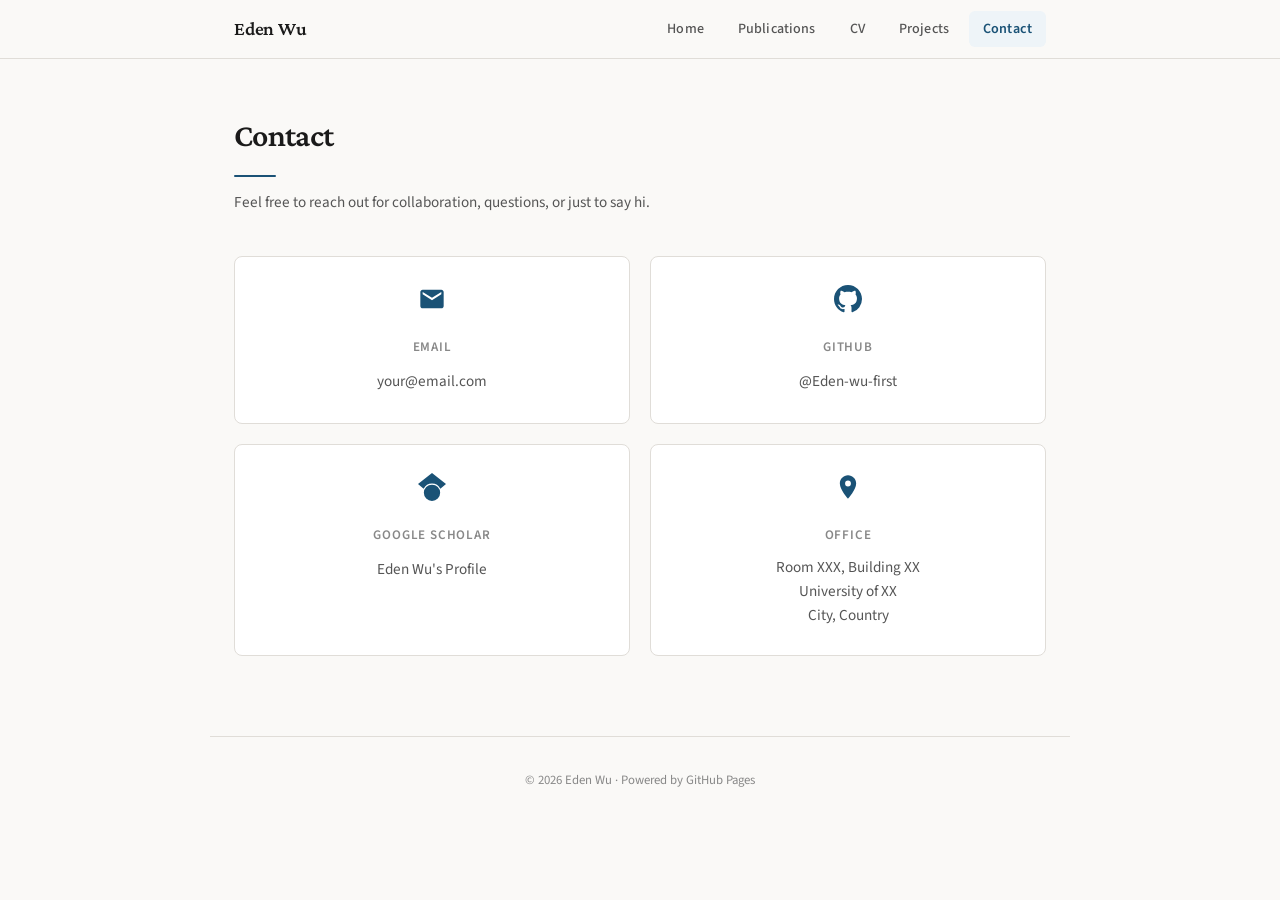
==== contact.html @ e558b5bf "Add files via upload" ====
<!DOCTYPE html>
<html lang="zh-CN">
<head>
  <meta charset="UTF-8" />
  <meta name="viewport" content="width=device-width, initial-scale=1.0" />
  <title>Eden Wu — Contact</title>
  <link rel="stylesheet" href="style.css" />
</head>
<body>

<nav>
  <div class="nav-inner">
    <a href="index.html" class="nav-name">Eden Wu</a>
    <button class="mobile-toggle" onclick="document.querySelector('.nav-links').classList.toggle('open')" aria-label="Menu">
      <span></span><span></span><span></span>
    </button>
    <div class="nav-links">
      <a href="index.html">Home</a>
      <a href="publications.html">Publications</a>
      <a href="cv.html">CV</a>
      <a href="projects.html">Projects</a>
      <a href="contact.html" class="active">Contact</a>
    </div>
  </div>
</nav>

<main>
  <div class="page-header fade-in">
    <h1>Contact</h1>
    <p>Feel free to reach out for collaboration, questions, or just to say hi.</p>
  </div>

  <div class="contact-grid fade-in">
    <div class="contact-card card">
      <div class="contact-icon">
        <svg viewBox="0 0 24 24" width="28" height="28" fill="var(--color-accent)"><path d="M20 4H4c-1.1 0-2 .9-2 2v12c0 1.1.9 2 2 2h16c1.1 0 2-.9 2-2V6c0-1.1-.9-2-2-2zm0 4l-8 5-8-5V6l8 5 8-5v2z"/></svg>
      </div>
      <h3>Email</h3>
      <a href="mailto:your@email.com">your@email.com</a>
    </div>

    <div class="contact-card card">
      <div class="contact-icon">
        <svg viewBox="0 0 24 24" width="28" height="28" fill="var(--color-accent)"><path d="M12 0C5.37 0 0 5.37 0 12c0 5.31 3.435 9.795 8.205 11.385.6.105.825-.255.825-.57 0-.285-.015-1.23-.015-2.235-3.015.555-3.795-.735-4.035-1.41-.135-.345-.72-1.41-1.23-1.695-.42-.225-1.02-.78-.015-.795.945-.015 1.62.87 1.845 1.23 1.08 1.815 2.805 1.305 3.495.99.105-.78.42-1.305.765-1.605-2.67-.3-5.46-1.335-5.46-5.925 0-1.305.465-2.385 1.23-3.225-.12-.3-.54-1.53.12-3.18 0 0 1.005-.315 3.3 1.23.96-.27 1.98-.405 3-.405s2.04.135 3 .405c2.295-1.56 3.3-1.23 3.3-1.23.66 1.65.24 2.88.12 3.18.765.84 1.23 1.905 1.23 3.225 0 4.605-2.805 5.625-5.475 5.925.435.375.81 1.095.81 2.22 0 1.605-.015 2.895-.015 3.3 0 .315.225.69.825.57A12.02 12.02 0 0 0 24 12c0-6.63-5.37-12-12-12z"/></svg>
      </div>
      <h3>GitHub</h3>
      <a href="https://github.com/Eden-wu-first" target="_blank">@Eden-wu-first</a>
    </div>

    <div class="contact-card card">
      <div class="contact-icon">
        <svg viewBox="0 0 24 24" width="28" height="28" fill="var(--color-accent)"><path d="M12 24a7 7 0 1 1 0-14 7 7 0 0 1 0 14zm0-24L0 9.5l4.838 3.94A8 8 0 0 1 12 9a8 8 0 0 1 7.162 4.44L24 9.5z"/></svg>
      </div>
      <h3>Google Scholar</h3>
      <a href="https://scholar.google.com/" target="_blank">Eden Wu's Profile</a>
    </div>

    <div class="contact-card card">
      <div class="contact-icon">
        <svg viewBox="0 0 24 24" width="28" height="28" fill="var(--color-accent)"><path d="M12 2C8.13 2 5 5.13 5 9c0 5.25 7 13 7 13s7-7.75 7-13c0-3.87-3.13-7-7-7zm0 9.5a2.5 2.5 0 0 1 0-5 2.5 2.5 0 0 1 0 5z"/></svg>
      </div>
      <h3>Office</h3>
      <p>Room XXX, Building XX<br />University of XX<br />City, Country</p>
    </div>
  </div>

</main>

<footer>
  <p>&copy; 2026 Eden Wu · Powered by <a href="https://pages.github.com/" target="_blank">GitHub Pages</a></p>
</footer>

<script>
  const observer = new IntersectionObserver((entries) => {
    entries.forEach(e => { if (e.isIntersecting) e.target.classList.add('visible'); });
  }, { threshold: 0.1 });
  document.querySelectorAll('.fade-in').forEach(el => observer.observe(el));
</script>

<style>
  .contact-grid {
    display: grid;
    grid-template-columns: 1fr 1fr;
    gap: 20px;
  }
  .contact-card {
    padding: 28px;
    text-align: center;
  }
  .contact-icon { margin-bottom: 14px; }
  .contact-card h3 {
    font-size: 0.82rem;
    font-weight: 600;
    text-transform: uppercase;
    letter-spacing: 0.06em;
    color: var(--color-text-muted);
    margin-bottom: 8px;
  }
  .contact-card a, .contact-card p {
    font-size: 0.95rem;
    color: var(--color-text-secondary);
    line-height: 1.6;
  }

  @media (max-width: 680px) {
    .contact-grid { grid-template-columns: 1fr; }
  }
</style>

</body>
</html>
---- style.css ----
/* ══════════════════════════════════════════
   ACADEMIC PERSONAL WEBSITE — SHARED STYLES
   ══════════════════════════════════════════ */

@import url('https://fonts.googleapis.com/css2?family=Crimson+Pro:ital,wght@0,300;0,400;0,500;0,600;0,700;1,400&family=Source+Sans+3:wght@300;400;500;600;700&family=JetBrains+Mono:wght@400&display=swap');

:root {
  --color-bg: #faf9f7;
  --color-surface: #ffffff;
  --color-text: #1a1a1a;
  --color-text-secondary: #555;
  --color-text-muted: #888;
  --color-accent: #1a5276;
  --color-accent-light: #2980b9;
  --color-border: #e0ddd8;
  --color-tag-bg: #eef4f8;
  --color-tag-text: #1a5276;
  --color-highlight: #f0e6d3;
  --font-serif: 'Crimson Pro', 'Songti SC', 'SimSun', Georgia, serif;
  --font-sans: 'Source Sans 3', 'PingFang SC', 'Microsoft YaHei', sans-serif;
  --font-mono: 'JetBrains Mono', monospace;
  --max-width: 860px;
}

*, *::before, *::after { margin: 0; padding: 0; box-sizing: border-box; }
html { scroll-behavior: smooth; }

body {
  font-family: var(--font-sans);
  background: var(--color-bg);
  color: var(--color-text);
  line-height: 1.75;
  font-size: 16px;
  -webkit-font-smoothing: antialiased;
}

a { color: var(--color-accent); text-decoration: none; transition: color 0.2s; }
a:hover { color: var(--color-accent-light); }

/* ── NAVIGATION ── */
nav {
  position: sticky;
  top: 0;
  z-index: 100;
  background: rgba(250, 249, 247, 0.92);
  backdrop-filter: blur(14px);
  border-bottom: 1px solid var(--color-border);
}
.nav-inner {
  max-width: var(--max-width);
  margin: 0 auto;
  padding: 0 24px;
  display: flex;
  align-items: center;
  justify-content: space-between;
  height: 58px;
}
.nav-name {
  font-family: var(--font-serif);
  font-weight: 600;
  font-size: 1.2rem;
  color: var(--color-text);
  text-decoration: none;
  letter-spacing: -0.01em;
}
.nav-links { display: flex; gap: 6px; }
.nav-links a {
  font-size: 0.88rem;
  font-weight: 500;
  color: var(--color-text-secondary);
  text-decoration: none;
  padding: 6px 14px;
  border-radius: 6px;
  transition: all 0.2s;
  letter-spacing: 0.01em;
}
.nav-links a:hover {
  color: var(--color-accent);
  background: var(--color-tag-bg);
}
.nav-links a.active {
  color: var(--color-accent);
  background: var(--color-tag-bg);
  font-weight: 600;
}

.mobile-toggle {
  display: none;
  background: none;
  border: none;
  cursor: pointer;
  width: 32px;
  height: 32px;
  position: relative;
}
.mobile-toggle span {
  display: block;
  width: 20px;
  height: 2px;
  background: var(--color-text);
  position: absolute;
  left: 6px;
  transition: 0.25s;
}
.mobile-toggle span:nth-child(1) { top: 9px; }
.mobile-toggle span:nth-child(2) { top: 15px; }
.mobile-toggle span:nth-child(3) { top: 21px; }

/* ── MAIN ── */
main {
  max-width: var(--max-width);
  margin: 0 auto;
  padding: 48px 24px 80px;
}

/* ── PAGE HEADER ── */
.page-header {
  margin-bottom: 40px;
}
.page-header h1 {
  font-family: var(--font-serif);
  font-size: 2rem;
  font-weight: 600;
  letter-spacing: -0.02em;
  margin-bottom: 8px;
  position: relative;
  padding-bottom: 14px;
}
.page-header h1::after {
  content: '';
  position: absolute;
  bottom: 0;
  left: 0;
  width: 42px;
  height: 2.5px;
  background: var(--color-accent);
  border-radius: 2px;
}
.page-header p {
  color: var(--color-text-secondary);
  font-size: 0.95rem;
  margin-top: 12px;
}

/* ── SECTION TITLE ── */
.section-title {
  font-family: var(--font-serif);
  font-size: 1.45rem;
  font-weight: 600;
  color: var(--color-text);
  margin-bottom: 28px;
  margin-top: 48px;
  letter-spacing: -0.02em;
  position: relative;
  padding-bottom: 12px;
}
.section-title:first-child { margin-top: 0; }
.section-title::after {
  content: '';
  position: absolute;
  bottom: 0;
  left: 0;
  width: 36px;
  height: 2.5px;
  background: var(--color-accent);
  border-radius: 2px;
}

/* ── CARDS ── */
.card {
  padding: 20px 24px;
  background: var(--color-surface);
  border: 1px solid var(--color-border);
  border-radius: 8px;
  transition: box-shadow 0.25s, border-color 0.25s;
}
.card:hover {
  box-shadow: 0 2px 14px rgba(0,0,0,0.05);
  border-color: #ccc;
}

/* ── TAGS ── */
.tag {
  display: inline-block;
  font-size: 0.78rem;
  font-weight: 500;
  color: var(--color-tag-text);
  background: var(--color-tag-bg);
  padding: 3px 10px;
  border-radius: 4px;
  font-family: var(--font-mono);
  text-decoration: none;
  transition: background 0.2s;
}
.tag:hover { background: var(--color-highlight); color: var(--color-accent); }

/* ── TIMELINE ── */
.timeline { list-style: none; position: relative; }
.timeline::before {
  content: '';
  position: absolute;
  left: 7px;
  top: 6px;
  bottom: 6px;
  width: 2px;
  background: var(--color-border);
}
.timeline li {
  padding-left: 32px;
  position: relative;
  margin-bottom: 28px;
}
.timeline li::before {
  content: '';
  position: absolute;
  left: 2px;
  top: 7px;
  width: 12px;
  height: 12px;
  border-radius: 50%;
  border: 2.5px solid var(--color-accent);
  background: var(--color-bg);
}
.timeline .tl-title { font-weight: 600; font-size: 0.95rem; margin-bottom: 2px; }
.timeline .tl-org { font-size: 0.9rem; color: var(--color-text-secondary); }
.timeline .tl-date { font-size: 0.8rem; color: var(--color-text-muted); font-family: var(--font-mono); }
.timeline .tl-desc { font-size: 0.88rem; color: var(--color-text-secondary); margin-top: 4px; line-height: 1.6; }

/* ── FOOTER ── */
footer {
  max-width: var(--max-width);
  margin: 0 auto;
  padding: 32px 24px;
  border-top: 1px solid var(--color-border);
  text-align: center;
  font-size: 0.8rem;
  color: var(--color-text-muted);
}
footer a { color: var(--color-text-muted); }
footer a:hover { color: var(--color-accent); }

/* ── ANIMATIONS ── */
.fade-in {
  opacity: 0;
  transform: translateY(14px);
  transition: opacity 0.5s ease, transform 0.5s ease;
}
.fade-in.visible {
  opacity: 1;
  transform: translateY(0);
}

/* ── RESPONSIVE ── */
@media (max-width: 680px) {
  .nav-links {
    display: none;
    position: absolute;
    top: 58px;
    left: 0;
    right: 0;
    background: rgba(250,249,247,0.97);
    backdrop-filter: blur(14px);
    flex-direction: column;
    padding: 12px 24px 16px;
    gap: 4px;
    border-bottom: 1px solid var(--color-border);
  }
  .nav-links.open { display: flex; }
  .mobile-toggle { display: block; }

  main { padding: 32px 18px 60px; }
  .page-header h1 { font-size: 1.6rem; }
}
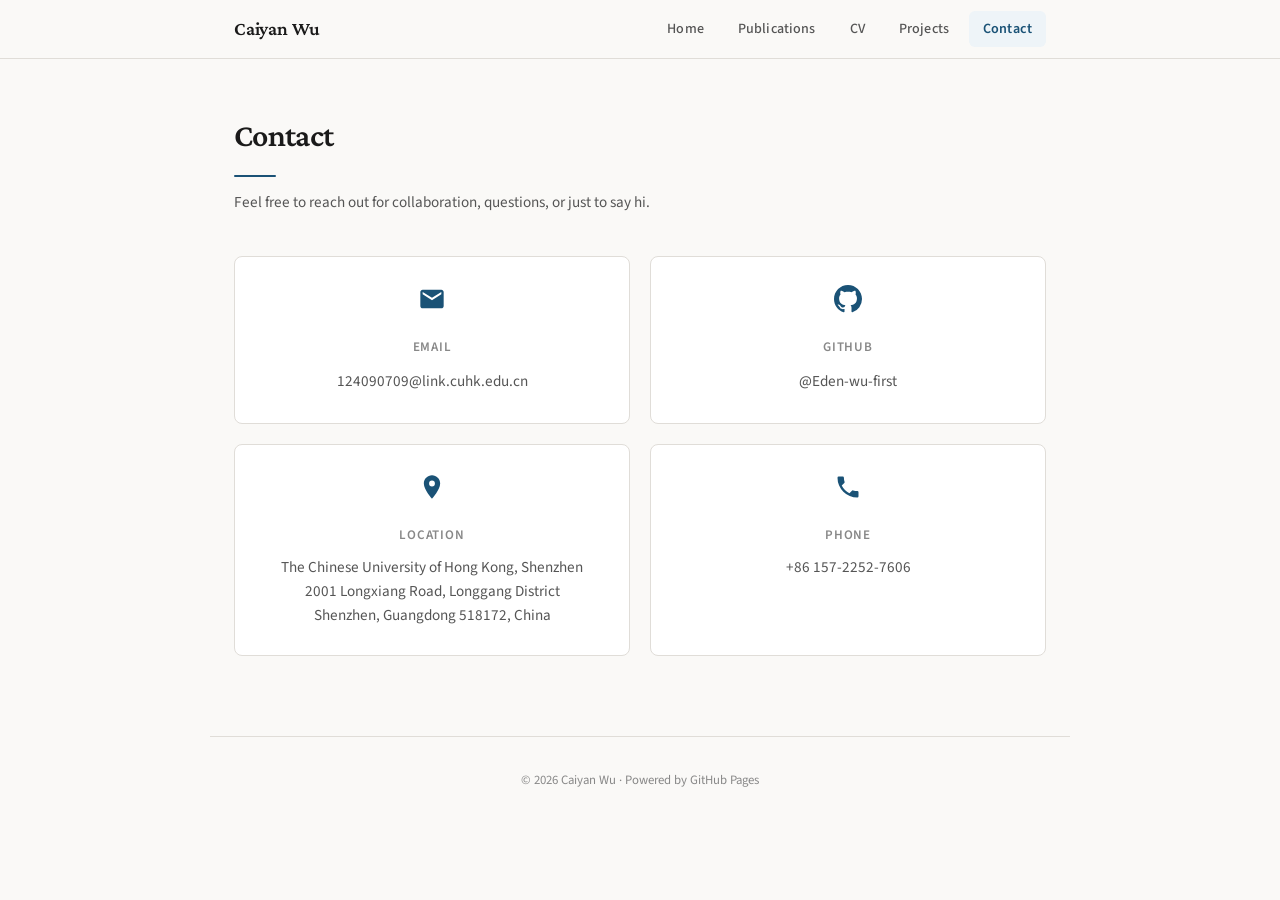
==== commit 1b58e2a1: "Add files via upload" ====
--- a/contact.html
+++ b/contact.html
@@ -3,14 +3,14 @@
 <head>
   <meta charset="UTF-8" />
   <meta name="viewport" content="width=device-width, initial-scale=1.0" />
-  <title>Eden Wu — Contact</title>
+  <title>Wu Caiyan — Contact</title>
   <link rel="stylesheet" href="style.css" />
 </head>
 <body>
 
 <nav>
   <div class="nav-inner">
-    <a href="index.html" class="nav-name">Eden Wu</a>
+    <a href="index.html" class="nav-name">Caiyan Wu</a>
     <button class="mobile-toggle" onclick="document.querySelector('.nav-links').classList.toggle('open')" aria-label="Menu">
       <span></span><span></span><span></span>
     </button>
@@ -36,7 +36,7 @@
         <svg viewBox="0 0 24 24" width="28" height="28" fill="var(--color-accent)"><path d="M20 4H4c-1.1 0-2 .9-2 2v12c0 1.1.9 2 2 2h16c1.1 0 2-.9 2-2V6c0-1.1-.9-2-2-2zm0 4l-8 5-8-5V6l8 5 8-5v2z"/></svg>
       </div>
       <h3>Email</h3>
-      <a href="mailto:your@email.com">your@email.com</a>
+      <a href="mailto:124090709@link.cuhk.edu.cn">124090709@link.cuhk.edu.cn</a>
     </div>
 
     <div class="contact-card card">
@@ -49,25 +49,25 @@
 
     <div class="contact-card card">
       <div class="contact-icon">
-        <svg viewBox="0 0 24 24" width="28" height="28" fill="var(--color-accent)"><path d="M12 24a7 7 0 1 1 0-14 7 7 0 0 1 0 14zm0-24L0 9.5l4.838 3.94A8 8 0 0 1 12 9a8 8 0 0 1 7.162 4.44L24 9.5z"/></svg>
+        <svg viewBox="0 0 24 24" width="28" height="28" fill="var(--color-accent)"><path d="M12 2C8.13 2 5 5.13 5 9c0 5.25 7 13 7 13s7-7.75 7-13c0-3.87-3.13-7-7-7zm0 9.5a2.5 2.5 0 0 1 0-5 2.5 2.5 0 0 1 0 5z"/></svg>
       </div>
-      <h3>Google Scholar</h3>
-      <a href="https://scholar.google.com/" target="_blank">Eden Wu's Profile</a>
+      <h3>Location</h3>
+      <p>The Chinese University of Hong Kong, Shenzhen<br />2001 Longxiang Road, Longgang District<br />Shenzhen, Guangdong 518172, China</p>
     </div>
 
     <div class="contact-card card">
       <div class="contact-icon">
-        <svg viewBox="0 0 24 24" width="28" height="28" fill="var(--color-accent)"><path d="M12 2C8.13 2 5 5.13 5 9c0 5.25 7 13 7 13s7-7.75 7-13c0-3.87-3.13-7-7-7zm0 9.5a2.5 2.5 0 0 1 0-5 2.5 2.5 0 0 1 0 5z"/></svg>
+        <svg viewBox="0 0 24 24" width="28" height="28" fill="var(--color-accent)"><path d="M6.62 10.79a15.05 15.05 0 006.59 6.59l2.2-2.2a1 1 0 011.01-.24c1.12.37 2.33.57 3.58.57a1 1 0 011 1V20a1 1 0 01-1 1A17 17 0 013 4a1 1 0 011-1h3.5a1 1 0 011 1c0 1.25.2 2.46.57 3.58a1 1 0 01-.24 1.01l-2.2 2.2z"/></svg>
       </div>
-      <h3>Office</h3>
-      <p>Room XXX, Building XX<br />University of XX<br />City, Country</p>
+      <h3>Phone</h3>
+      <p>+86 157-2252-7606</p>
     </div>
   </div>
 
 </main>
 
 <footer>
-  <p>&copy; 2026 Eden Wu · Powered by <a href="https://pages.github.com/" target="_blank">GitHub Pages</a></p>
+  <p>&copy; 2026 Caiyan Wu · Powered by <a href="https://pages.github.com/" target="_blank">GitHub Pages</a></p>
 </footer>
 
 <script>
@@ -78,30 +78,11 @@
 </script>
 
 <style>
-  .contact-grid {
-    display: grid;
-    grid-template-columns: 1fr 1fr;
-    gap: 20px;
-  }
-  .contact-card {
-    padding: 28px;
-    text-align: center;
-  }
+  .contact-grid { display: grid; grid-template-columns: 1fr 1fr; gap: 20px; }
+  .contact-card { padding: 28px; text-align: center; }
   .contact-icon { margin-bottom: 14px; }
-  .contact-card h3 {
-    font-size: 0.82rem;
-    font-weight: 600;
-    text-transform: uppercase;
-    letter-spacing: 0.06em;
-    color: var(--color-text-muted);
-    margin-bottom: 8px;
-  }
-  .contact-card a, .contact-card p {
-    font-size: 0.95rem;
-    color: var(--color-text-secondary);
-    line-height: 1.6;
-  }
-
+  .contact-card h3 { font-size: 0.82rem; font-weight: 600; text-transform: uppercase; letter-spacing: 0.06em; color: var(--color-text-muted); margin-bottom: 8px; }
+  .contact-card a, .contact-card p { font-size: 0.95rem; color: var(--color-text-secondary); line-height: 1.6; }
   @media (max-width: 680px) {
     .contact-grid { grid-template-columns: 1fr; }
   }
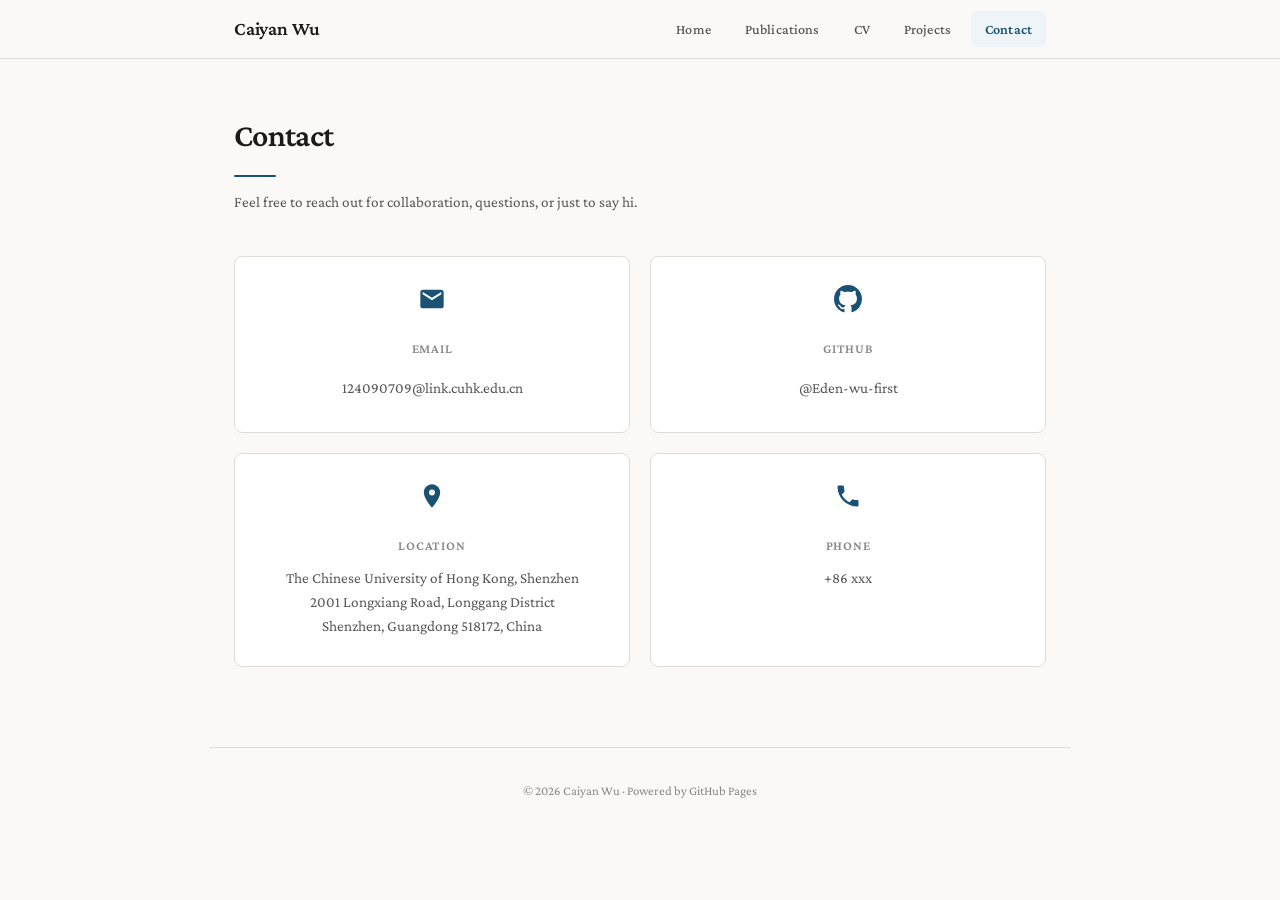
==== commit 6e126c3e: "Update phone number in contact.html" ====
--- a/contact.html
+++ b/contact.html
@@ -60,7 +60,7 @@
         <svg viewBox="0 0 24 24" width="28" height="28" fill="var(--color-accent)"><path d="M6.62 10.79a15.05 15.05 0 006.59 6.59l2.2-2.2a1 1 0 011.01-.24c1.12.37 2.33.57 3.58.57a1 1 0 011 1V20a1 1 0 01-1 1A17 17 0 013 4a1 1 0 011-1h3.5a1 1 0 011 1c0 1.25.2 2.46.57 3.58a1 1 0 01-.24 1.01l-2.2 2.2z"/></svg>
       </div>
       <h3>Phone</h3>
-      <p>+86 157-2252-7606</p>
+      <p>+86 xxx</p>
     </div>
   </div>
 
--- a/style.css
+++ b/style.css
@@ -26,11 +26,11 @@
 html { scroll-behavior: smooth; }
 
 body {
-  font-family: var(--font-sans);
+  font-family: var(--font-serif);
   background: var(--color-bg);
   color: var(--color-text);
   line-height: 1.75;
-  font-size: 16px;
+  font-size: 20px;
   -webkit-font-smoothing: antialiased;
 }
 
@@ -188,7 +188,7 @@
   background: var(--color-tag-bg);
   padding: 3px 10px;
   border-radius: 4px;
-  font-family: var(--font-mono);
+  font-family: var(--font-serif);
   text-decoration: none;
   transition: background 0.2s;
 }
@@ -223,7 +223,7 @@
 }
 .timeline .tl-title { font-weight: 600; font-size: 0.95rem; margin-bottom: 2px; }
 .timeline .tl-org { font-size: 0.9rem; color: var(--color-text-secondary); }
-.timeline .tl-date { font-size: 0.8rem; color: var(--color-text-muted); font-family: var(--font-mono); }
+.timeline .tl-date { font-size: 0.8rem; color: var(--color-text-muted); font-family: var(--font-serif); }
 .timeline .tl-desc { font-size: 0.88rem; color: var(--color-text-secondary); margin-top: 4px; line-height: 1.6; }
 
 /* ── FOOTER ── */
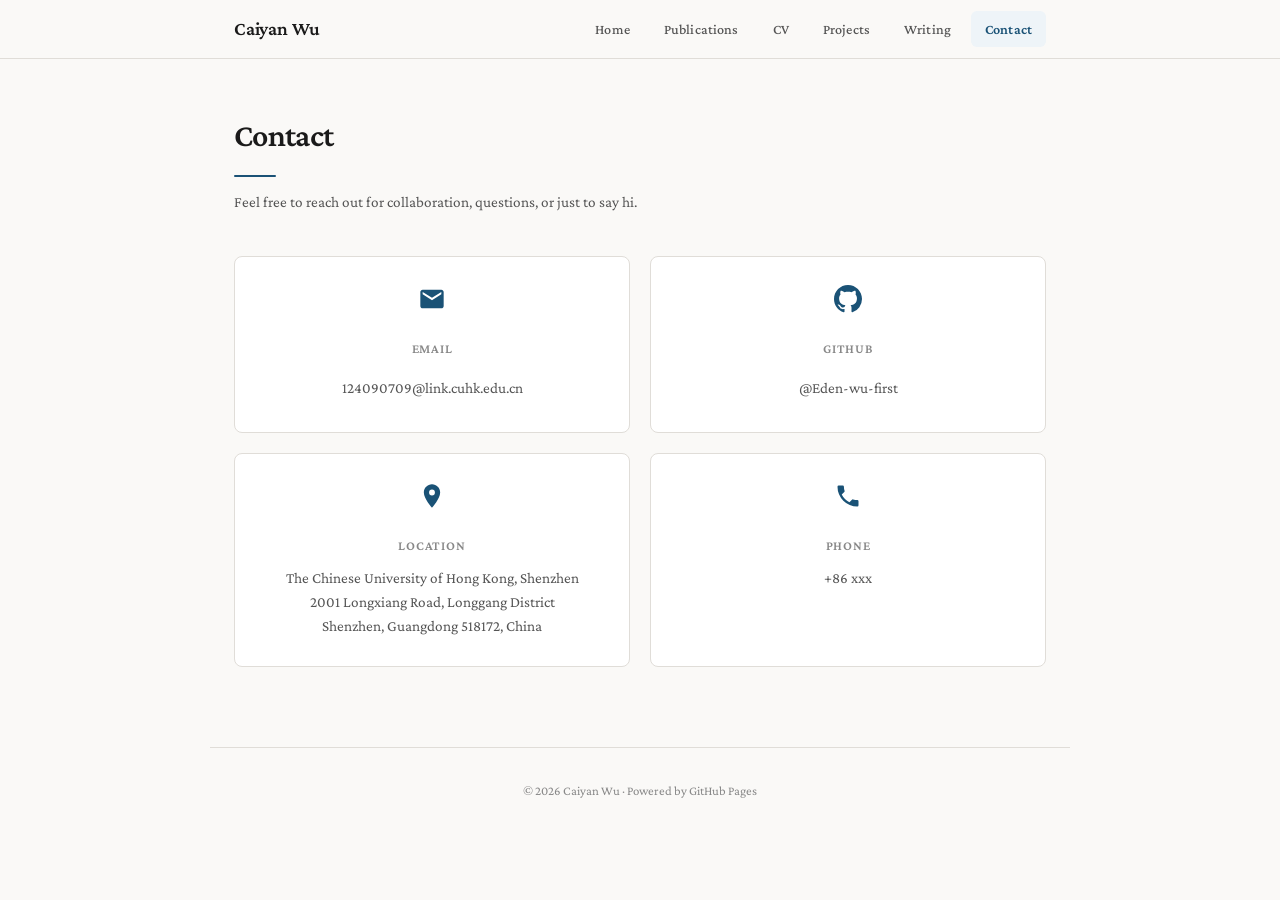
==== commit f1938e1c: "Add files via upload" ====
--- a/contact.html
+++ b/contact.html
@@ -19,6 +19,7 @@
       <a href="publications.html">Publications</a>
       <a href="cv.html">CV</a>
       <a href="projects.html">Projects</a>
+      <a href="writing.html">Writing</a>
       <a href="contact.html" class="active">Contact</a>
     </div>
   </div>
